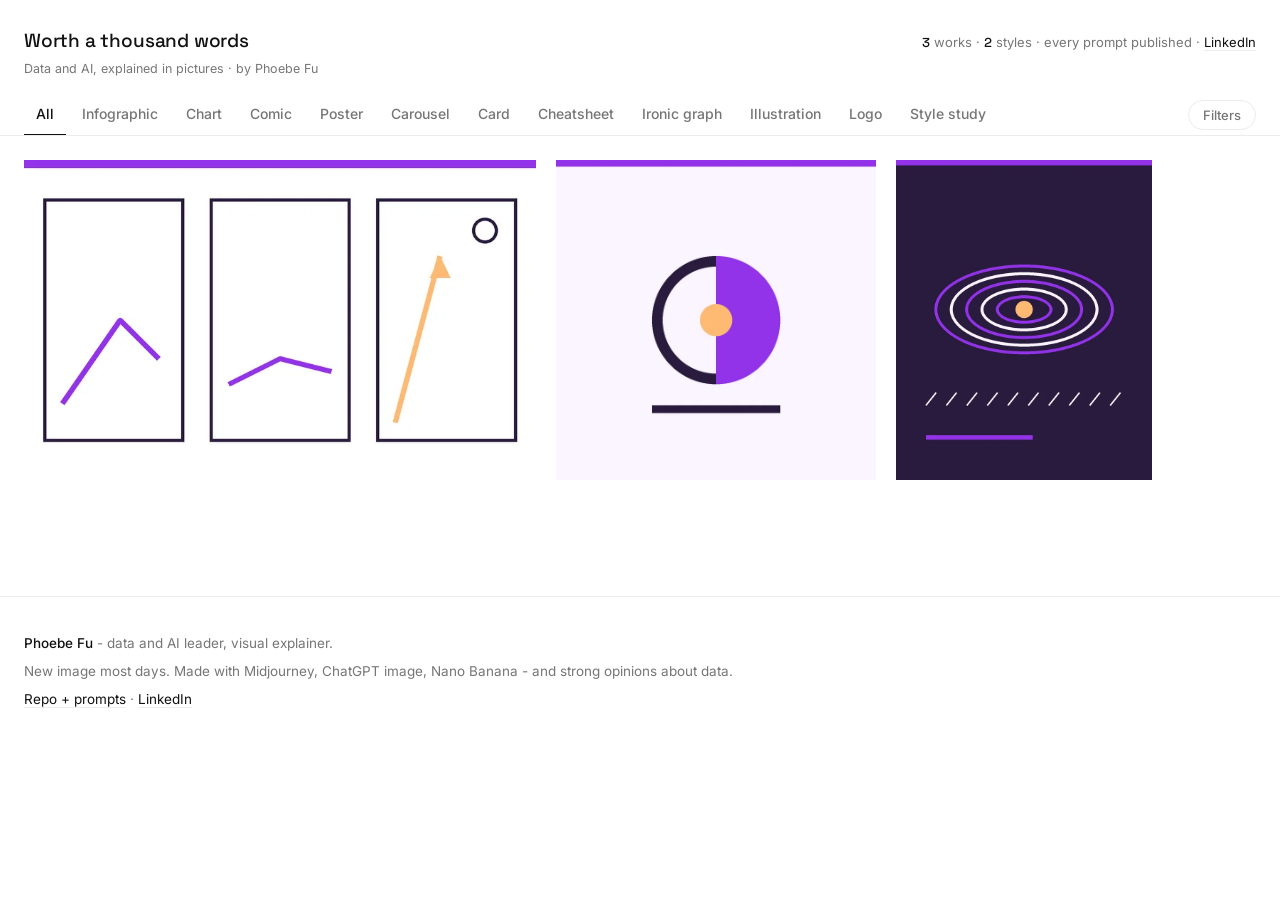
==== index.html @ 0dd8b505 "Add visual idea workflow" ====
<!doctype html>
<html lang="en">
<head>
<meta charset="utf-8">
<meta name="viewport" content="width=device-width, initial-scale=1">
<title>Worth a thousand words - data and AI, explained in pictures</title>
<meta name="description" content="Phoebe Fu's gallery of AI-made images that explain data and AI: decoded concepts, teaching comics, logofolio, style experiments. Every prompt published.">
<link rel="preconnect" href="https://fonts.googleapis.com">
<link rel="preconnect" href="https://fonts.gstatic.com" crossorigin>
<link href="https://fonts.googleapis.com/css2?family=Space+Grotesk:wght@500&family=Inter:wght@400;500&family=JetBrains+Mono:wght@400&display=swap" rel="stylesheet">
<link rel="stylesheet" href="site/style.css?v=56287b52">
<meta name="theme-color" content="#FFFFFF">
<link rel="icon" href="data:image/svg+xml,<svg xmlns='http://www.w3.org/2000/svg' viewBox='0 0 100 100'><rect width='100' height='100' fill='white'/><circle cx='50' cy='50' r='30' fill='none' stroke='%23111111' stroke-width='10'/><circle cx='50' cy='50' r='9' fill='%23111111'/></svg>">
</head>
<body>

<header class="bar">
  <div class="brand">
    <h1 class="mark">Worth a thousand words</h1>
    <p class="tagline">Data and AI, explained in pictures · by Phoebe Fu</p>
  </div>
  <p class="counts"><span class="count-num" id="stat-works">0</span> works ·
    <span class="count-num" id="stat-styles">0</span> styles ·
    every prompt published ·
    <a href="https://www.linkedin.com/in/phoebe-fu-50168895/" rel="me">LinkedIn</a></p>
</header>

<nav class="tabs-bar" aria-label="Format tabs">
  <div class="tabs" id="tabs-format"></div>
  <button class="filters-toggle" id="filters-toggle" aria-expanded="false">Filters</button>
</nav>

<nav class="filters" id="filters-panel" aria-label="More filters" hidden>
  <div class="filter-row"><span class="filter-label">Topic</span><div class="chips" id="chips-topic"></div></div>
  <div class="filter-row"><span class="filter-label">Style</span><div class="chips" id="chips-style"></div></div>
  <div class="filter-row"><span class="filter-label">Tool</span><div class="chips" id="chips-tool"></div></div>
</nav>

<main>
  <div class="wall" id="wall"></div>
  <p class="empty" id="empty" hidden>Nothing here yet - this combination is waiting for its first image.</p>
</main>

<footer class="foot">
  <p><strong>Phoebe Fu</strong> - data and AI leader, visual explainer.</p>
  <p>New image most days. Made with Midjourney, ChatGPT image, Nano Banana - and strong opinions about data.</p>
  <p><a href="https://github.com/phoebefu6/sketch-ideas-with-phoebe">Repo + prompts</a> ·
     <a href="https://www.linkedin.com/in/phoebe-fu-50168895/" rel="me">LinkedIn</a></p>
</footer>

<div class="lightbox" id="lightbox" role="dialog" aria-modal="true" aria-label="Artwork detail" hidden>
  <button class="lb-close" id="lb-close" aria-label="Close">&times;</button>
  <button class="lb-nav lb-prev" id="lb-prev" aria-label="Previous work">&larr;</button>
  <div class="lb-body">
    <figure class="lb-figure"><img id="lb-img" src="" alt=""></figure>
    <aside class="lb-card">
      <p class="kicker" id="lb-series"></p>
      <h2 id="lb-title"></h2>
      <p class="lb-takeaway" id="lb-takeaway"></p>
      <p class="lb-concept" id="lb-concept"></p>
      <div class="lb-meta" id="lb-meta"></div>
      <div class="lb-recipe">
        <p class="recipe-label">The recipe</p>
        <p class="lb-prompt" id="lb-prompt"></p>
        <button class="copy-btn" id="lb-copy">Copy prompt</button>
      </div>
    </aside>
  </div>
  <button class="lb-nav lb-next" id="lb-next" aria-label="Next work">&rarr;</button>
</div>

<script src="data/works.js?v=2e80d68c"></script>
<script src="site/app.js?v=fcfd5da2"></script>
</body>
</html>
---- site/style.css ----
/* Worth a thousand words - Unsplash-clean: white, airy, images own all color */

:root {
  --paper: #FFFFFF;
  --ink: #111111;
  --muted: #767676;
  --faint: #A8A8A8;
  --hairline: #ECECEC;
  --wash: #F7F7F7;
}

* { box-sizing: border-box; margin: 0; padding: 0; }

html { scroll-behavior: smooth; }

body {
  background: var(--paper);
  color: var(--ink);
  font-family: "Inter", system-ui, sans-serif;
  font-size: 15px;
  line-height: 1.6;
}

a { color: var(--ink); text-decoration: none; }
a:hover { text-decoration: underline; }

button { font-family: "Inter", sans-serif; }

/* header */
.bar {
  max-width: 1320px; margin: 0 auto;
  padding: 26px 24px 10px;
  display: flex; justify-content: space-between; align-items: baseline; gap: 16px; flex-wrap: wrap;
}
.mark { font-family: "Space Grotesk", "Inter", sans-serif; font-weight: 500; font-size: 19px; letter-spacing: -0.01em; color: var(--ink); }
.tagline { font-size: 12.5px; color: var(--muted); margin-top: 3px; }
.counts { font-size: 13px; color: var(--muted); white-space: nowrap; }
.count-num { font-family: "Space Grotesk", sans-serif; font-weight: 500; color: var(--ink); font-variant-numeric: tabular-nums; }
.counts a { color: var(--ink); border-bottom: 1px solid var(--hairline); }
.counts a:hover { text-decoration: none; border-bottom-color: var(--ink); }

/* format tabs + filters toggle */
.tabs-bar {
  max-width: 1320px; margin: 0 auto;
  padding: 6px 24px 0;
  display: flex; align-items: center; gap: 4px;
  border-bottom: 1px solid var(--hairline);
}
.tabs { display: flex; gap: 4px; overflow-x: auto; scrollbar-width: none; flex: 1; }
.tabs::-webkit-scrollbar { display: none; }

.tab {
  font: 500 14px "Inter", sans-serif;
  color: var(--muted);
  background: none; border: none; cursor: pointer;
  padding: 10px 12px 12px;
  border-bottom: 2px solid transparent;
  margin-bottom: -1px;
  white-space: nowrap;
  transition: color 150ms ease-out;
}
.tab:hover { color: var(--ink); }
.tab.active { color: var(--ink); border-bottom-color: var(--ink); }

.filters-toggle {
  font: 500 13px "Inter", sans-serif;
  color: var(--muted);
  background: none; border: 1px solid var(--hairline); border-radius: 999px;
  padding: 6px 14px; cursor: pointer;
  white-space: nowrap;
  transition: all 150ms ease-out;
}
.filters-toggle:hover, .filters-toggle.open { color: var(--ink); border-color: var(--ink); }

/* expandable secondary filters */
.filters {
  max-width: 1320px; margin: 0 auto;
  padding: 14px 24px 6px;
  display: grid; gap: 8px;
  border-bottom: 1px solid var(--hairline);
}
.filters[hidden] { display: none; }
.filter-row { display: flex; align-items: baseline; gap: 12px; }
.filter-label {
  font-size: 10.5px; text-transform: uppercase; letter-spacing: 0.08em;
  color: var(--faint); min-width: 42px;
}
.chips { display: flex; flex-wrap: wrap; gap: 6px; }
.chip {
  font: 400 13px "Inter", sans-serif;
  padding: 4px 12px;
  border: 1px solid var(--hairline); border-radius: 999px;
  background: var(--paper);
  color: var(--muted);
  cursor: pointer;
  transition: all 140ms ease-out;
}
.chip:hover { color: var(--ink); border-color: var(--ink); }
.chip.active { background: var(--ink); border-color: var(--ink); color: var(--paper); }

/* justified wall */
main { max-width: 1320px; margin: 0 auto; padding: 24px 24px 96px; }

.row { display: flex; gap: 20px; margin-bottom: 20px; }

.tile {
  position: relative;
  cursor: zoom-in;
  overflow: hidden;
  flex: none;
  background: var(--wash);
}
.tile.enter { opacity: 0; transition: opacity 500ms ease-out; }
.tile.shown { opacity: 1; }
.tile img { display: block; width: 100%; height: 100%; object-fit: cover; }

.tile .wash {
  position: absolute; inset: 0;
  background: linear-gradient(to top, rgba(0, 0, 0, 0.55) 0%, rgba(0, 0, 0, 0) 42%);
  display: flex; flex-direction: column; justify-content: flex-end; gap: 3px;
  padding: 16px;
  opacity: 0;
  transition: opacity 220ms ease-out;
}
.tile:hover .wash, .tile:focus-visible .wash { opacity: 1; }
.wash-take { font: 500 13.5px/1.45 "Inter", sans-serif; color: #FFFFFF; text-shadow: 0 1px 2px rgba(0,0,0,0.3); }
.wash-meta { font: 400 11.5px "Inter", sans-serif; color: rgba(255, 255, 255, 0.75); }

.empty { text-align: center; color: var(--muted); padding: 80px 0; }

/* footer */
.foot {
  border-top: 1px solid var(--hairline);
  max-width: 1320px; margin: 0 auto;
  padding: 36px 24px 72px;
  color: var(--muted); font-size: 13.5px;
  display: grid; gap: 6px;
}
.foot strong { color: var(--ink); font-weight: 500; }
.foot a { border-bottom: 1px solid var(--hairline); }
.foot a:hover { text-decoration: none; border-bottom-color: var(--ink); }

/* lightbox */
.lightbox {
  position: fixed; inset: 0; z-index: 50;
  background: rgba(255, 255, 255, 0.98);
  display: flex; align-items: center; justify-content: center; gap: 12px;
  padding: 32px;
}
.lightbox[hidden] { display: none; }

.lb-body {
  display: grid; grid-template-columns: minmax(0, 1.5fr) minmax(280px, 1fr);
  gap: 40px; align-items: center;
  max-width: 1200px; width: 100%; max-height: 90vh;
}
@media (max-width: 800px) {
  .lb-body { grid-template-columns: 1fr; overflow-y: auto; align-items: start; }
}

.lb-figure { background: var(--wash); }
.lb-figure img { display: block; width: 100%; height: auto; max-height: 84vh; object-fit: contain; }

.lb-card .kicker {
  font-size: 11.5px; text-transform: uppercase; letter-spacing: 0.08em;
  color: var(--faint); font-weight: 500;
}
.lb-card h2 { font-family: "Space Grotesk", "Inter", sans-serif; font-size: 24px; font-weight: 500; line-height: 1.25; margin-top: 8px; }
.lb-takeaway { margin-top: 14px; font-size: 15.5px; font-weight: 400; color: var(--ink); line-height: 1.55; }
.lb-concept {
  margin-top: 10px;
  font-size: 13px;
  color: var(--muted);
  line-height: 1.5;
}
.lb-concept::before {
  content: "Key concept: ";
  color: var(--ink);
  font-weight: 500;
}

.lb-meta { display: flex; flex-wrap: wrap; gap: 6px; margin-top: 16px; }
.lb-meta span {
  font: 400 12px "Inter", sans-serif;
  padding: 3px 11px;
  border: 1px solid var(--hairline); border-radius: 999px;
  color: var(--muted);
}

.lb-recipe { margin-top: 22px; background: var(--wash); padding: 16px; border-radius: 4px; }
.recipe-label { font-size: 10.5px; text-transform: uppercase; letter-spacing: 0.08em; color: var(--faint); }
.lb-prompt { font-family: "JetBrains Mono", monospace; font-size: 12px; line-height: 1.6; margin-top: 8px; color: var(--ink); word-break: break-word; }

.copy-btn {
  margin-top: 14px;
  font: 500 13px "Inter", sans-serif;
  background: var(--ink); color: var(--paper);
  border: none; border-radius: 4px;
  padding: 9px 18px; cursor: pointer;
  transition: opacity 140ms ease-out, transform 120ms ease-out;
}
.copy-btn:hover { opacity: 0.85; }
.copy-btn:active { transform: scale(0.97); }
.copy-btn.copied { background: #2E7D32; }

.lb-close, .lb-nav {
  background: var(--paper); border: 1px solid var(--hairline); border-radius: 999px;
  color: var(--muted); font-size: 18px; cursor: pointer;
  width: 42px; height: 42px; flex: none;
  transition: all 140ms ease-out;
}
.lb-close { position: absolute; top: 22px; right: 22px; }
.lb-close:hover, .lb-nav:hover { color: var(--ink); border-color: var(--ink); }
@media (max-width: 800px) { .lb-nav { display: none; } }

@media (prefers-reduced-motion: reduce) {
  .tile.enter { opacity: 1; transition: none; }
  html { scroll-behavior: auto; }
}
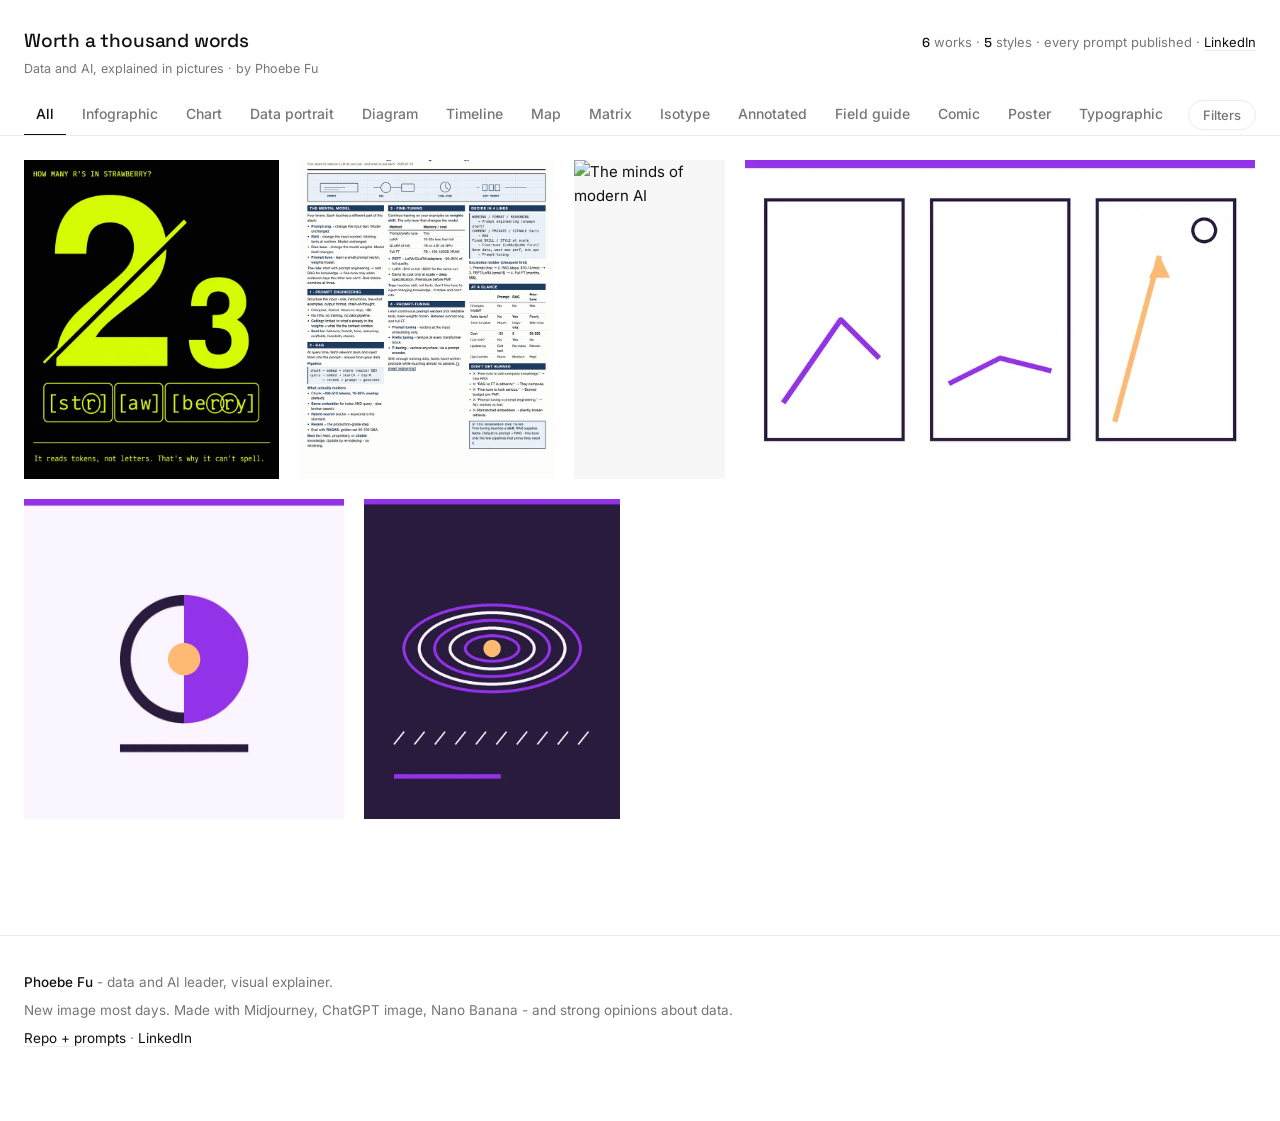
==== commit 186fbd6d: "Add work: The model can't spell strawberry (data-portrait, two-color acid) Retry of the pulled token" ====
--- a/index.html
+++ b/index.html
@@ -69,7 +69,7 @@
   <button class="lb-nav lb-next" id="lb-next" aria-label="Next work">&rarr;</button>
 </div>
 
-<script src="data/works.js?v=2e80d68c"></script>
+<script src="data/works.js?v=119bdba9"></script>
 <script src="site/app.js?v=fcfd5da2"></script>
 </body>
 </html>
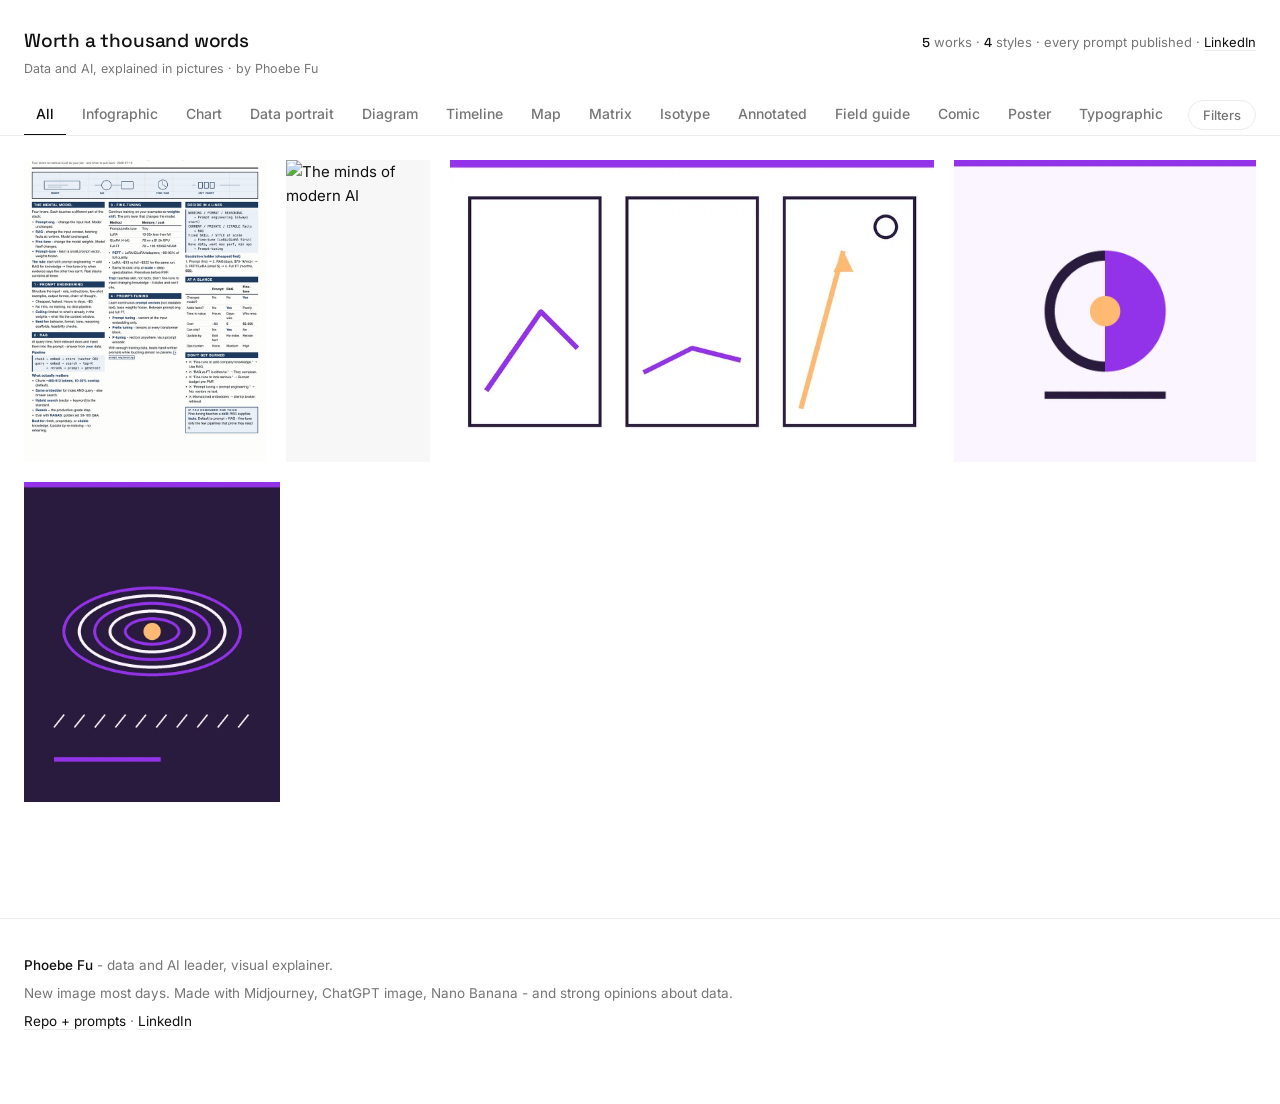
==== commit 1203ef4e: "Pull strawberry-tokens - self-rated 2, still below wow bar Two data-portrait/type-poster attempts bo" ====
--- a/index.html
+++ b/index.html
@@ -69,7 +69,7 @@
   <button class="lb-nav lb-next" id="lb-next" aria-label="Next work">&rarr;</button>
 </div>
 
-<script src="data/works.js?v=119bdba9"></script>
+<script src="data/works.js?v=aa4fa0ca"></script>
 <script src="site/app.js?v=fcfd5da2"></script>
 </body>
 </html>
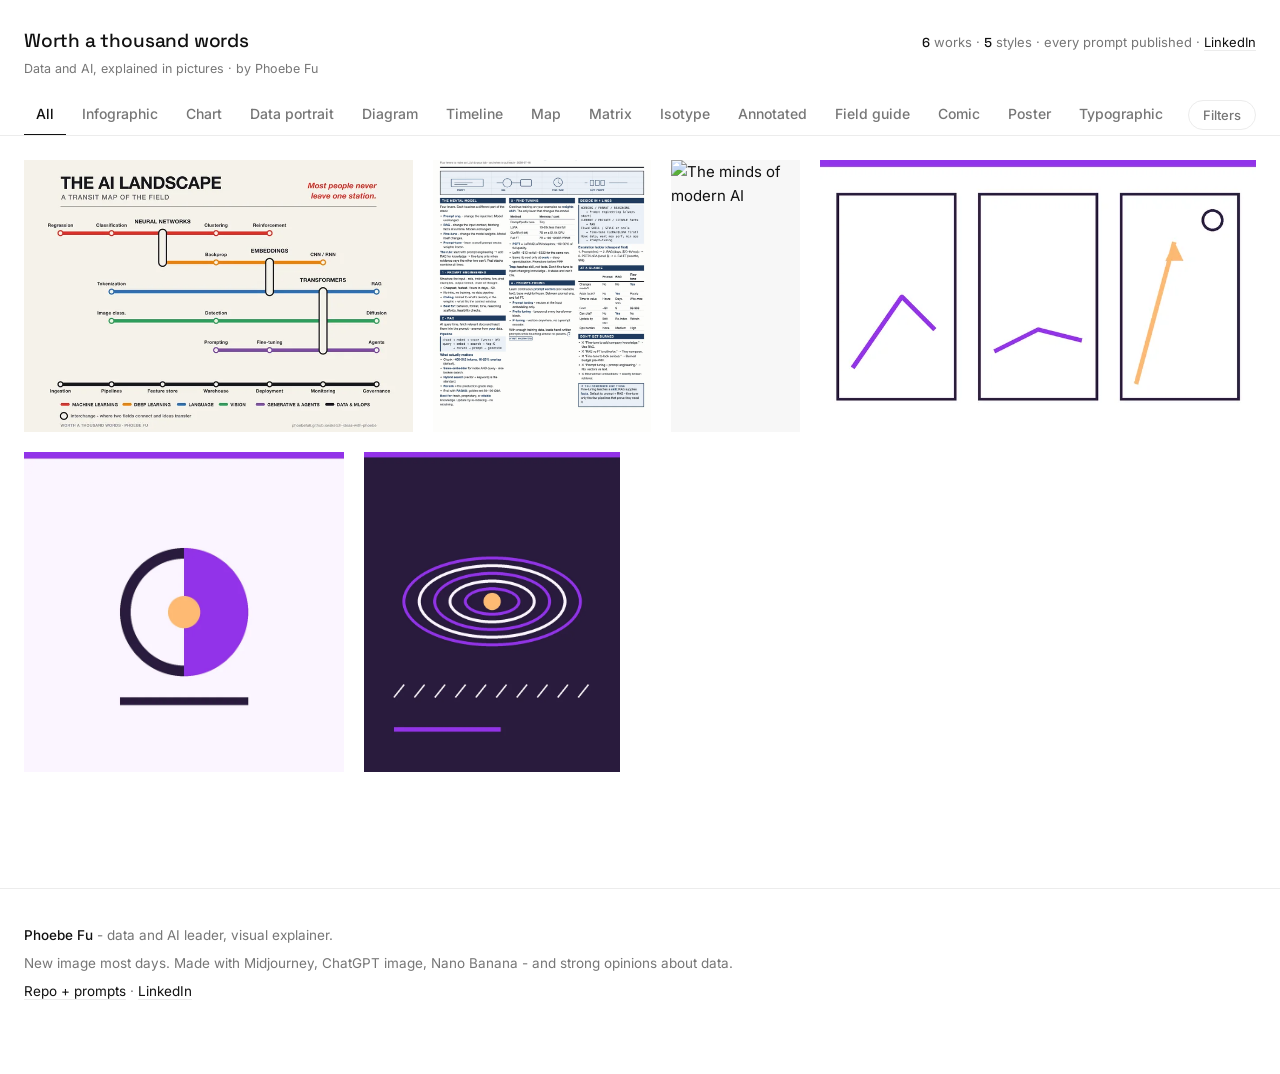
==== commit 0e1b768d: "Add work: The AI landscape (map, design-built SVG transit map) First design-built piece - hand-autho" ====
--- a/index.html
+++ b/index.html
@@ -69,7 +69,7 @@
   <button class="lb-nav lb-next" id="lb-next" aria-label="Next work">&rarr;</button>
 </div>
 
-<script src="data/works.js?v=aa4fa0ca"></script>
+<script src="data/works.js?v=2834b6fe"></script>
 <script src="site/app.js?v=fcfd5da2"></script>
 </body>
 </html>
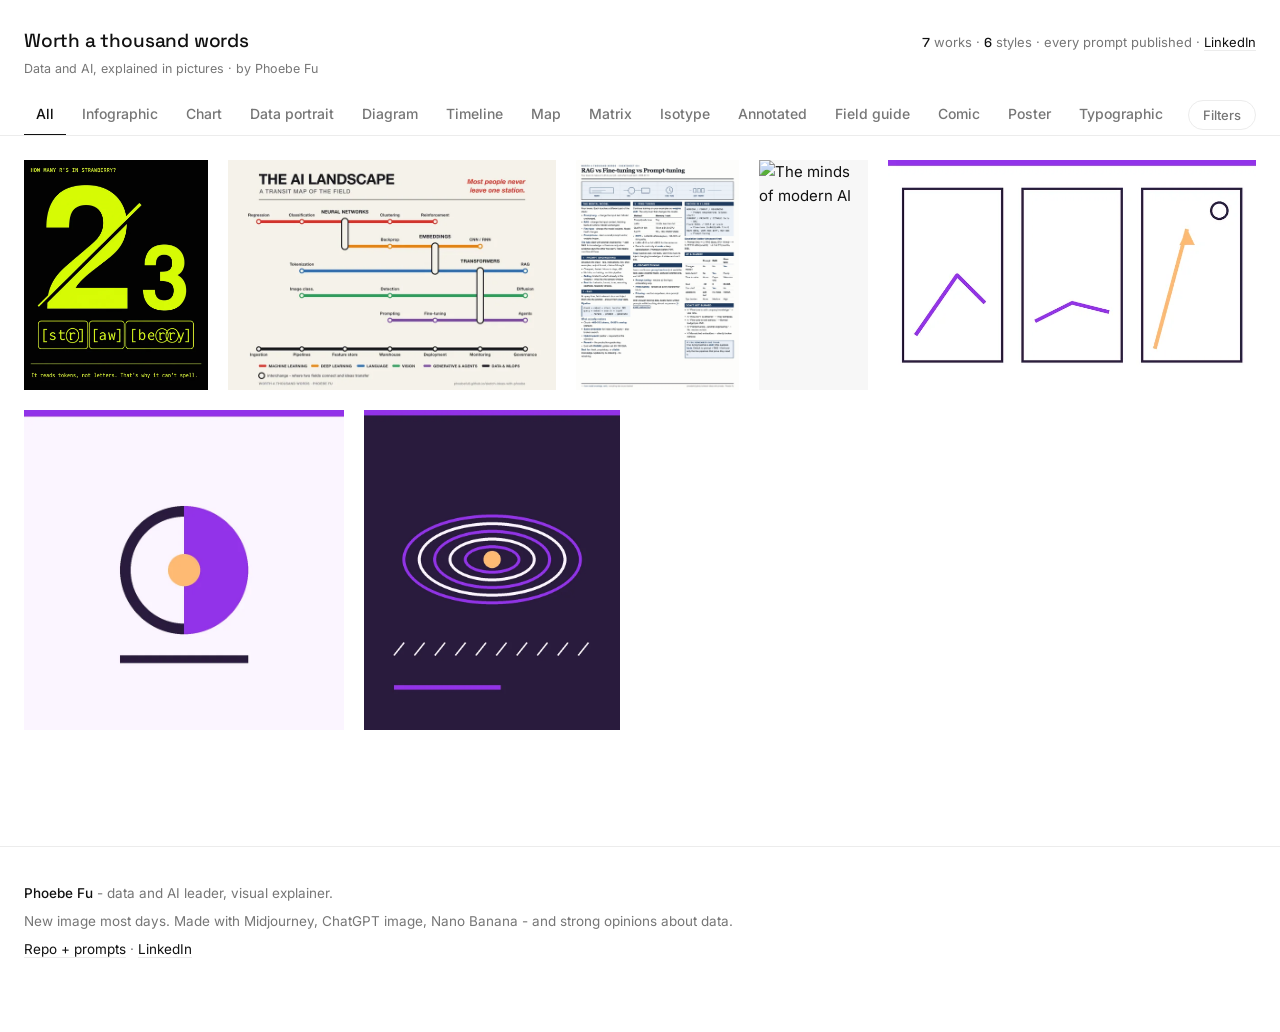
==== commit 3a117e18: "Republish: The model can't spell strawberry (data-portrait) Self-rated 2, but publishing anyway - th" ====
--- a/index.html
+++ b/index.html
@@ -69,7 +69,7 @@
   <button class="lb-nav lb-next" id="lb-next" aria-label="Next work">&rarr;</button>
 </div>
 
-<script src="data/works.js?v=2834b6fe"></script>
+<script src="data/works.js?v=3fc73dc2"></script>
 <script src="site/app.js?v=fcfd5da2"></script>
 </body>
 </html>
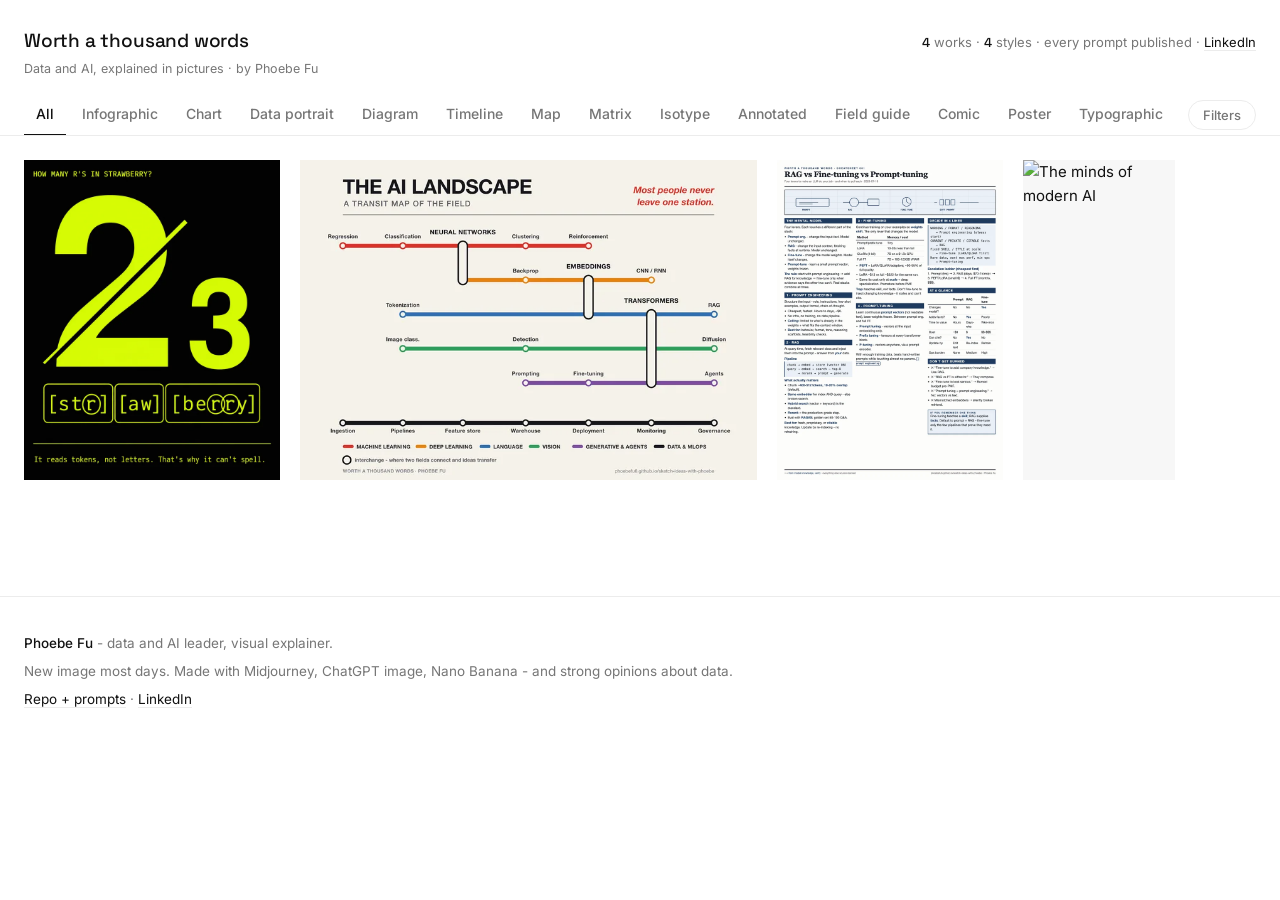
==== commit cc1f489e: "Remove the 3 sample placeholder works Drop the seed samples (data-swamp, half-truth logo, forecast c" ====
--- a/index.html
+++ b/index.html
@@ -69,7 +69,7 @@
   <button class="lb-nav lb-next" id="lb-next" aria-label="Next work">&rarr;</button>
 </div>
 
-<script src="data/works.js?v=3fc73dc2"></script>
+<script src="data/works.js?v=69b0d464"></script>
 <script src="site/app.js?v=fcfd5da2"></script>
 </body>
 </html>
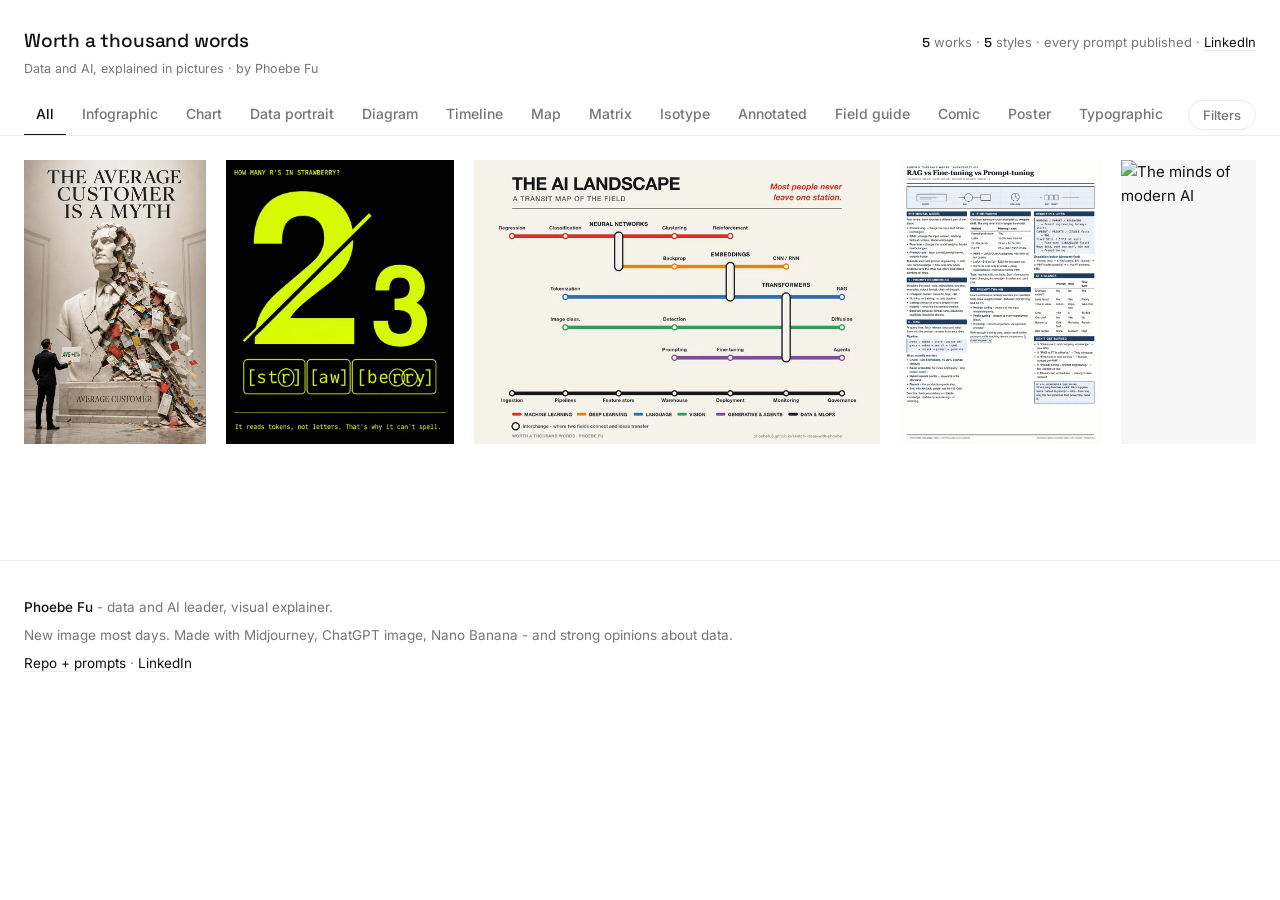
==== commit a5265326: "Publish average customer myth poster" ====
--- a/index.html
+++ b/index.html
@@ -69,7 +69,7 @@
   <button class="lb-nav lb-next" id="lb-next" aria-label="Next work">&rarr;</button>
 </div>
 
-<script src="data/works.js?v=69b0d464"></script>
+<script src="data/works.js?v=c2094461"></script>
 <script src="site/app.js?v=fcfd5da2"></script>
 </body>
 </html>
